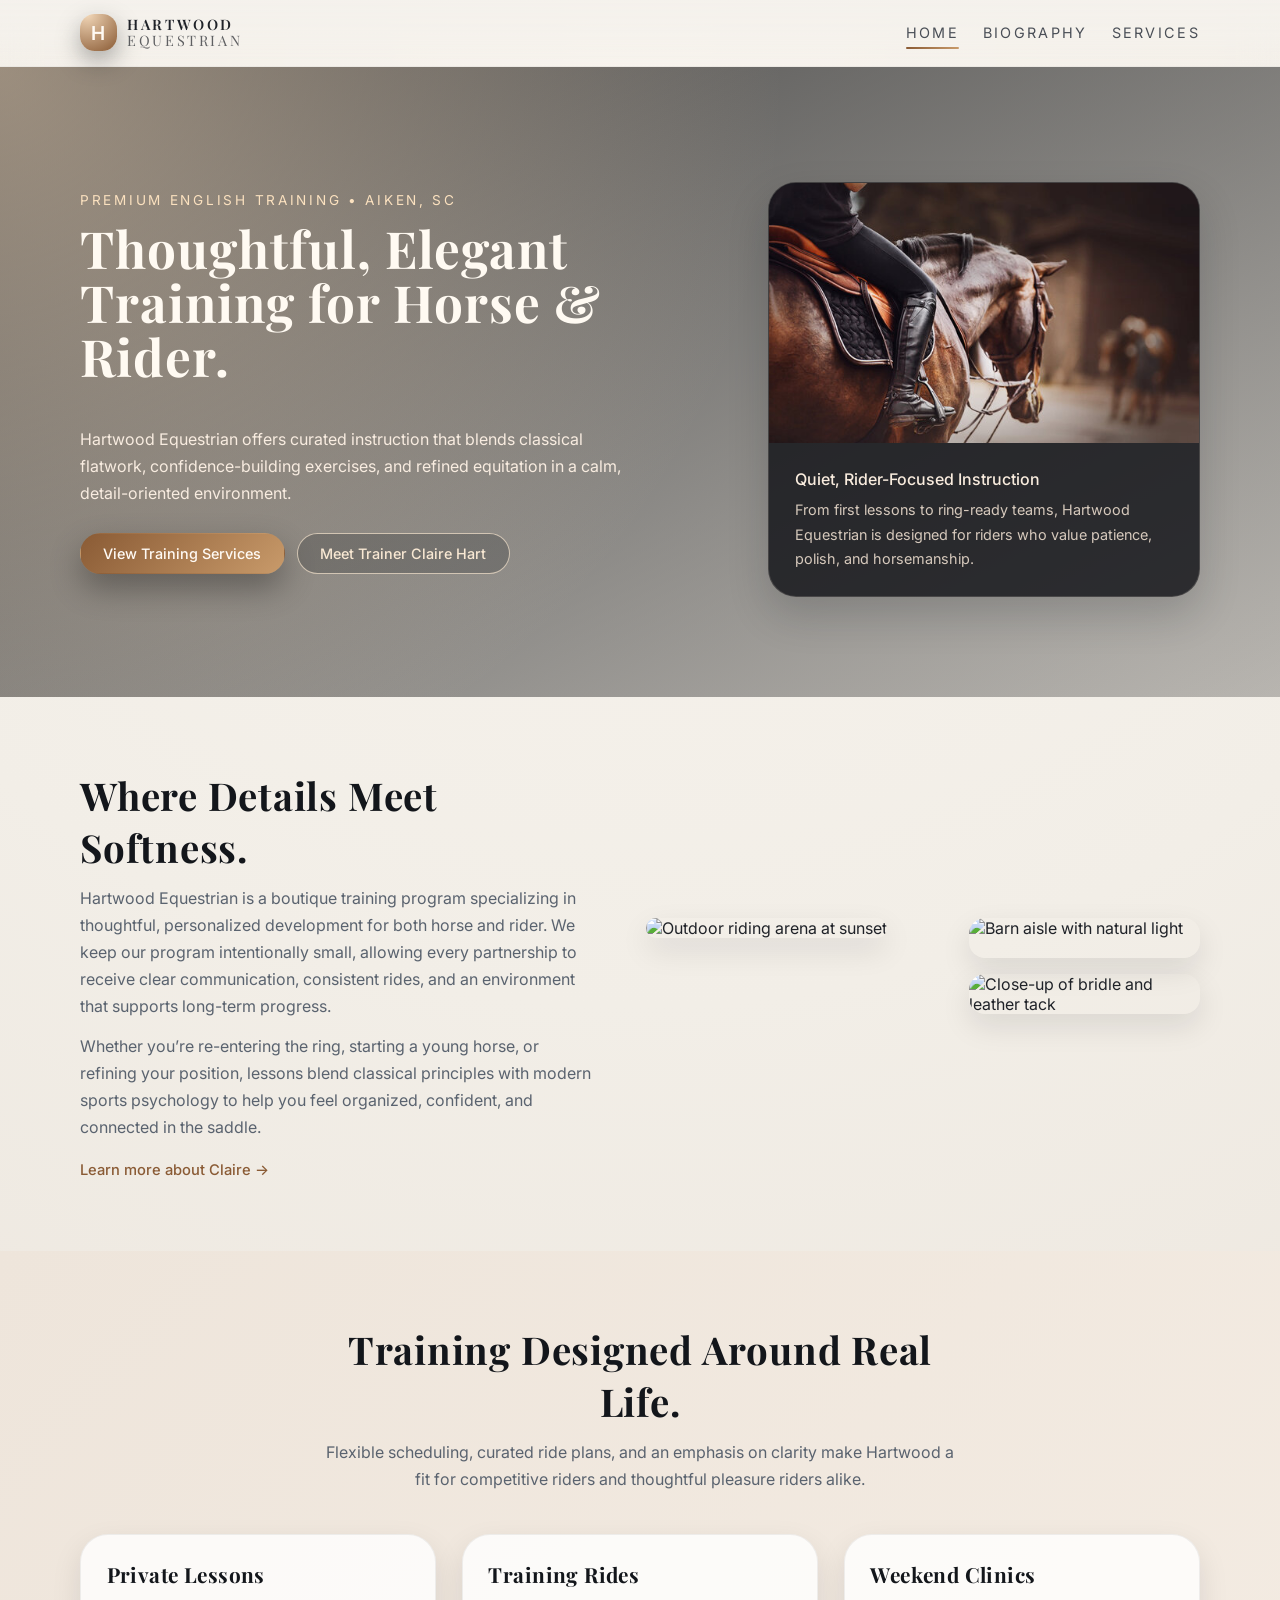
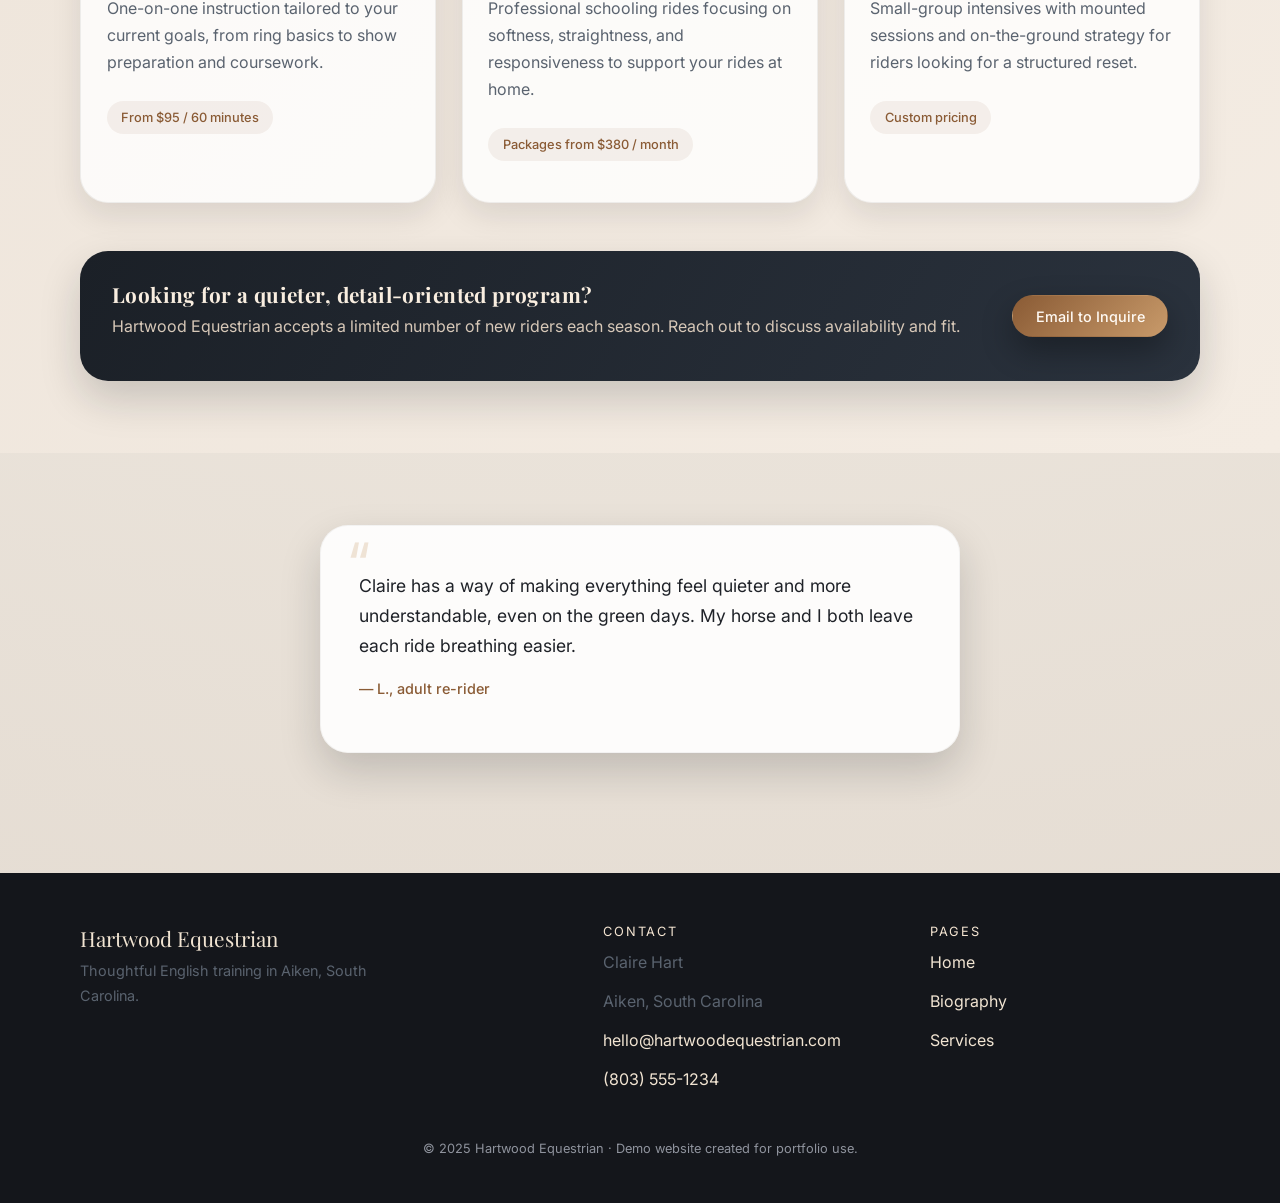
==== index.html @ 24e28bd5 "Initial commit: Hartwood Equestrian demo site" ====
<!DOCTYPE html>
<html lang="en">
<head>
  <meta charset="UTF-8" />
  <title>Hartwood Equestrian | Thoughtful Training for Horse & Rider</title>
  <meta name="viewport" content="width=device-width, initial-scale=1" />
  <link href="https://fonts.googleapis.com/css2?family=Playfair+Display:wght@500;700&family=Inter:wght@300;400;500;600&display=swap" rel="stylesheet">
  <link rel="stylesheet" href="styles.css" />
</head>
<body>
  <!-- Header -->
  <header class="site-header">
    <div class="container header-inner">
      <a href="index.html" class="logo">
        <span class="logo-mark">H</span>
        <span class="logo-text">
          <span>Hartwood</span>
          <span>Equestrian</span>
        </span>
      </a>

      <input type="checkbox" id="nav-toggle" class="nav-toggle" />
      <label for="nav-toggle" class="nav-toggle-label">
        <span></span>
      </label>

      <nav class="site-nav">
        <a href="index.html" class="nav-link active">Home</a>
        <a href="biography.html" class="nav-link">Biography</a>
        <a href="services.html" class="nav-link">Services</a>
      </nav>
    </div>
  </header>

  <!-- Hero -->
  <section class="hero" style="--hero-image: url('images/home-hero.jpg');">
    <div class="overlay"></div>
    <div class="container hero-content">
      <div class="hero-text">
        <p class="eyebrow">Premium English Training • Aiken, SC</p>
        <h1>Thoughtful, Elegant Training for Horse &amp; Rider.</h1>
        <p class="hero-subtitle">
          Hartwood Equestrian offers curated instruction that blends classical flatwork,
          confidence-building exercises, and refined equitation in a calm, detail-oriented environment.
        </p>
        <div class="hero-actions">
          <a href="services.html" class="btn primary">View Training Services</a>
          <a href="biography.html" class="btn ghost">Meet Trainer Claire Hart</a>
        </div>
      </div>

      <div class="hero-card">
        <img src="/images/homepage.jpg" alt="Horse and rider schooling over fences" class="hero-card-img" />
        <div class="hero-card-body">
          <p class="hero-card-title">Quiet, Rider-Focused Instruction</p>
          <p class="hero-card-text">
            From first lessons to ring-ready teams, Hartwood Equestrian is designed for riders
            who value patience, polish, and horsemanship.
          </p>
        </div>
      </div>
    </div>
  </section>

  <!-- About Preview -->
  <section class="section section-split">
    <div class="container split-inner">
      <div class="split-text">
        <h2>Where Details Meet Softness.</h2>
        <p>
          Hartwood Equestrian is a boutique training program specializing in thoughtful,
          personalized development for both horse and rider. We keep our program intentionally
          small, allowing every partnership to receive clear communication, consistent rides,
          and an environment that supports long-term progress.
        </p>
        <p>
          Whether you’re re-entering the ring, starting a young horse, or refining your
          position, lessons blend classical principles with modern sports psychology to help
          you feel organized, confident, and connected in the saddle.
        </p>
        <a href="biography.html" class="text-link">Learn more about Claire &rarr;</a>
      </div>

      <div class="split-gallery">
        <div class="gallery-large">
          <img src="images/home-arena.jpg" alt="Outdoor riding arena at sunset" />
        </div>
        <div class="gallery-stack">
          <img src="images/home-barn.jpg" alt="Barn aisle with natural light" />
          <img src="images/home-detail.jpg" alt="Close-up of bridle and leather tack" />
        </div>
      </div>
    </div>
  </section>

  <!-- Services Preview -->
  <section class="section section-muted">
    <div class="container">
      <div class="section-header">
        <h2>Training Designed Around Real Life.</h2>
        <p>
          Flexible scheduling, curated ride plans, and an emphasis on clarity make Hartwood a fit
          for competitive riders and thoughtful pleasure riders alike.
        </p>
      </div>

      <div class="card-grid">
        <article class="info-card">
          <h3>Private Lessons</h3>
          <p>
            One-on-one instruction tailored to your current goals, from ring basics to
            show preparation and coursework.
          </p>
          <p class="pill">From $95 / 60 minutes</p>
        </article>

        <article class="info-card">
          <h3>Training Rides</h3>
          <p>
            Professional schooling rides focusing on softness, straightness, and responsiveness
            to support your rides at home.
          </p>
          <p class="pill">Packages from $380 / month</p>
        </article>

        <article class="info-card">
          <h3>Weekend Clinics</h3>
          <p>
            Small-group intensives with mounted sessions and on-the-ground strategy for riders
            looking for a structured reset.
          </p>
          <p class="pill">Custom pricing</p>
        </article>
      </div>

      <div class="cta-panel">
        <div>
          <h3>Looking for a quieter, detail-oriented program?</h3>
          <p>
            Hartwood Equestrian accepts a limited number of new riders each season. Reach out to
            discuss availability and fit.
          </p>
        </div>
        <a href="mailto:hello@hartwoodequestrian.com" class="btn primary">Email to Inquire</a>
      </div>
    </div>
  </section>

  <!-- Testimonial -->
  <section class="section">
    <div class="container">
      <div class="quote-card">
        <p class="quote-mark">“</p>
        <p class="quote-text">
          Claire has a way of making everything feel quieter and more understandable, even on
          the green days. My horse and I both leave each ride breathing easier.
        </p>
        <p class="quote-author">— L., adult re-rider</p>
      </div>
    </div>
  </section>

  <!-- Footer -->
  <footer class="site-footer">
    <div class="container footer-grid">
      <div>
        <p class="footer-brand">Hartwood Equestrian</p>
        <p class="footer-tagline">Thoughtful English training in Aiken, South Carolina.</p>
      </div>
      <div>
        <p class="footer-heading">Contact</p>
        <p>Claire Hart</p>
        <p>Aiken, South Carolina</p>
        <p><a href="mailto:hello@hartwoodequestrian.com">hello@hartwoodequestrian.com</a></p>
        <p><a href="tel:+18035551234">(803) 555-1234</a></p>
      </div>
      <div>
        <p class="footer-heading">Pages</p>
        <p><a href="index.html">Home</a></p>
        <p><a href="biography.html">Biography</a></p>
        <p><a href="services.html">Services</a></p>
      </div>
    </div>
    <p class="footer-copy">© 2025 Hartwood Equestrian · Demo website created for portfolio use.</p>
  </footer>
</body>
</html>
---- styles.css ----
/* =========
   Base setup
   ========= */
:root {
  --bg: #f4f1ec;
  --bg-muted: #ece6dd;
  --bg-deep: #13161b;
  --text: #1f2228;
  --text-soft: #5a636f;
  --accent: #8a5b35;
  --accent-soft: #c89a6a;
  --accent-light: #f2d7b8;
  --border-soft: rgba(0, 0, 0, 0.06);
  --radius-lg: 1.75rem;
  --radius-md: 1rem;
  --radius-pill: 999px;
  --shadow-soft: 0 18px 40px rgba(19, 22, 27, 0.18);
  --shadow-subtle: 0 12px 30px rgba(19, 22, 27, 0.10);
}

*,
*::before,
*::after {
  box-sizing: border-box;
}

html, body {
  margin: 0;
  padding: 0;
}

body {
  font-family: "Inter", system-ui, -apple-system, BlinkMacSystemFont, "Segoe UI", sans-serif;
  background: radial-gradient(circle at top, #f8f4ee 0, #f2eee7 35%, #eae3da 70%, #e3dad0 100%);
  color: var(--text);
  -webkit-font-smoothing: antialiased;
}

/* Typography */

h1, h2, h3, h4 {
  font-family: "Playfair Display", Georgia, "Times New Roman", serif;
  letter-spacing: 0.02em;
  color: var(--bg-deep);
  margin-top: 0;
}

h1 {
  font-size: clamp(2.7rem, 4vw, 3.6rem);
  line-height: 1.05;
}

h2 {
  font-size: clamp(2rem, 3vw, 2.5rem);
  margin-bottom: 0.75rem;
}

h3 {
  font-size: 1.3rem;
}

p {
  line-height: 1.7;
  margin: 0 0 0.75rem;
  color: var(--text-soft);
}

a {
  color: inherit;
  text-decoration: none;
}

/* Layout helpers */

.container {
  width: min(1120px, 100% - 2.5rem);
  margin-inline: auto;
}

.section {
  padding: 4.5rem 0;
}

.section-muted {
  background: linear-gradient(135deg, #eee5db, #f4ece3);
}

.section-header {
  max-width: 640px;
  margin: 0 auto 2.5rem;
  text-align: center;
}

.section-header p {
  margin-top: 0.75rem;
}

/* =============
   Header & nav
   ============= */

.site-header {
  position: sticky;
  top: 0;
  z-index: 40;
  backdrop-filter: blur(18px);
  background: linear-gradient(to bottom, rgba(244, 241, 236, 0.94), rgba(244, 241, 236, 0.7), transparent);
  border-bottom: 1px solid rgba(0, 0, 0, 0.04);
}

.header-inner {
  display: flex;
  align-items: center;
  justify-content: space-between;
  padding-block: 0.9rem;
}

.logo {
  display: flex;
  align-items: center;
  gap: 0.65rem;
}

.logo-mark {
  width: 2.3rem;
  height: 2.3rem;
  border-radius: 40%;
  display: inline-flex;
  align-items: center;
  justify-content: center;
  background: radial-gradient(circle at 20% 0, #f2d7b8, #8a5b35);
  color: #fffaf4;
  font-weight: 600;
  font-size: 1.2rem;
  box-shadow: 0 10px 25px rgba(19, 22, 27, 0.35);
}

.logo-text {
  display: flex;
  flex-direction: column;
  font-family: "Playfair Display", Georgia, serif;
  font-size: 0.9rem;
  line-height: 1.1;
  text-transform: uppercase;
  letter-spacing: 0.18em;
}

.logo-text span:first-child {
  font-weight: 600;
}

.logo-text span:last-child {
  font-weight: 400;
  opacity: 0.7;
}

/* Navigation */

.site-nav {
  display: flex;
  align-items: center;
  gap: 1.5rem;
  font-size: 0.9rem;
  text-transform: uppercase;
  letter-spacing: 0.16em;
}

.nav-link {
  position: relative;
  padding-block: 0.25rem;
  color: #4a4f57;
}

.nav-link::after {
  content: "";
  position: absolute;
  left: 0;
  bottom: -0.25rem;
  width: 0;
  height: 2px;
  border-radius: 999px;
  background: linear-gradient(90deg, #8a5b35, #c89a6a);
  transition: width 0.22s ease-out;
}

.nav-link:hover::after,
.nav-link.active::after {
  width: 100%;
}

/* Mobile nav toggle */

.nav-toggle {
  display: none;
}

.nav-toggle-label {
  display: none;
}

/* =========
   Hero area
   ========= */

.hero {
  position: relative;
  min-height: 70vh;
  display: flex;
  align-items: stretch;
  isolation: isolate;
  color: #fff9f1;
}

.hero::before {
  content: "";
  position: absolute;
  inset: 0;
  background-image: var(--hero-image);
  background-size: cover;
  background-position: center;
  transform: scale(1.03);
  filter: saturate(110%) contrast(105%) brightness(0.7);
  z-index: -2;
}

.hero .overlay {
  position: absolute;
  inset: 0;
  background: radial-gradient(circle at top left, rgba(242, 215, 184, 0.5), transparent 55%),
              linear-gradient(to bottom right, rgba(10, 11, 12, 0.75), rgba(10, 10, 10, 0.25));
  z-index: -1;
}

.hero-content {
  display: grid;
  grid-template-columns: minmax(0, 2.1fr) minmax(0, 1.4fr);
  align-items: center;
  gap: 2.5rem;
  padding-block: 4.5rem;
}

.hero-center {
  grid-template-columns: minmax(0, 1fr);
  text-align: center;
  justify-items: center;
}

.hero-text h1 {
  color: #fffaf2;
}

.hero-subtitle {
  margin-top: 1rem;
  max-width: 34rem;
}

.hero-subtitle.narrow {
  max-width: 38rem;
}

.hero-text .hero-subtitle {
  color: #f8ece0;
}

.eyebrow {
  font-size: 0.85rem;
  text-transform: uppercase;
  letter-spacing: 0.2em;
  color: #fbe1bf;
  margin-bottom: 0.65rem;
}

.hero-actions {
  display: flex;
  flex-wrap: wrap;
  gap: 0.75rem;
  margin-top: 1.6rem;
}

/* Hero side card */

.hero-card {
  background: rgba(17, 18, 22, 0.82);
  border-radius: var(--radius-lg);
  box-shadow: var(--shadow-soft);
  overflow: hidden;
  border: 1px solid rgba(247, 234, 219, 0.15);
  transform: translateY(8px);
}

.hero-card-img {
  width: 100%;
  display: block;
  max-height: 260px;
  object-fit: cover;
}

.hero-card-body {
  padding: 1.4rem 1.6rem 1.5rem;
}

.hero-card-title {
  font-weight: 500;
  color: #f9ecde;
  margin-bottom: 0.35rem;
}

.hero-card-text {
  font-size: 0.9rem;
  margin: 0;
  color: #d6c9bc;
}

/* Subpage hero */

.hero-subpage {
  min-height: 50vh;
}

/* Buttons & links */

.btn {
  display: inline-flex;
  align-items: center;
  justify-content: center;
  padding: 0.7rem 1.4rem;
  border-radius: var(--radius-pill);
  font-size: 0.9rem;
  font-weight: 500;
  border: 1px solid transparent;
  cursor: pointer;
  transition: transform 0.12s ease-out, box-shadow 0.12s ease-out, background 0.12s ease-out, color 0.12s ease-out;
}

.btn.primary {
  background: linear-gradient(135deg, var(--accent), var(--accent-soft));
  color: #fffaf4;
  box-shadow: 0 14px 32px rgba(0, 0, 0, 0.32);
}

.btn.primary:hover {
  transform: translateY(-1px);
  box-shadow: 0 20px 40px rgba(0, 0, 0, 0.35);
}

.btn.ghost {
  border-color: rgba(250, 233, 210, 0.7);
  color: #f8e8d3;
  background: rgba(14, 16, 21, 0.2);
}

.btn.ghost:hover {
  background: rgba(244, 232, 215, 0.12);
}

.text-link {
  display: inline-flex;
  align-items: center;
  gap: 0.2rem;
  font-size: 0.92rem;
  font-weight: 500;
  color: var(--accent);
  position: relative;
  margin-top: 0.5rem;
}

.text-link::after {
  content: "";
  position: absolute;
  left: 0;
  bottom: -0.18rem;
  width: 0;
  height: 1px;
  background: linear-gradient(90deg, var(--accent), var(--accent-soft));
  transition: width 0.18s ease-out;
}

.text-link:hover::after {
  width: 100%;
}

/* ======
   Layout
   ====== */

.section-split .split-inner {
  display: grid;
  grid-template-columns: minmax(0, 1.3fr) minmax(0, 1.4fr);
  gap: 3.2rem;
  align-items: center;
}

.split-text p + p {
  margin-top: 0.35rem;
}

.split-gallery {
  display: grid;
  grid-template-columns: minmax(0, 1.2fr) minmax(0, 0.9fr);
  gap: 1rem;
}

.split-gallery img {
  width: 100%;
  height: 100%;
  object-fit: cover;
  border-radius: var(--radius-md);
  box-shadow: var(--shadow-subtle);
}

.gallery-large {
  grid-row: 1 / 3;
}

.gallery-stack {
  display: grid;
  grid-template-rows: 1fr 1fr;
  gap: 1rem;
}

/* Cards & CTAs */

.card-grid {
  display: grid;
  grid-template-columns: repeat(3, minmax(0, 1fr));
  gap: 1.6rem;
}

.info-card {
  padding: 1.6rem 1.6rem 1.8rem;
  border-radius: var(--radius-lg);
  background: rgba(255, 255, 255, 0.8);
  box-shadow: var(--shadow-subtle);
  border: 1px solid var(--border-soft);
}

.info-card h3 {
  margin-bottom: 0.4rem;
}

.pill {
  display: inline-flex;
  align-items: center;
  padding: 0.35rem 0.9rem;
  border-radius: 999px;
  background: rgba(138, 91, 53, 0.08);
  color: var(--accent);
  font-size: 0.8rem;
  font-weight: 500;
  margin-top: 0.8rem;
}

.cta-panel {
  margin-top: 3rem;
  padding: 1.8rem 2rem;
  border-radius: var(--radius-lg);
  background: linear-gradient(120deg, #1b2027, #2a323d);
  color: #f1e4d6;
  display: flex;
  align-items: center;
  justify-content: space-between;
  gap: 1.8rem;
  box-shadow: var(--shadow-soft);
}

.cta-panel h3 {
  color: #f9eee0;
  margin-bottom: 0.35rem;
}

.cta-panel p {
  color: #d7c8b8;
}

/* Quote */

.quote-card {
  position: relative;
  border-radius: var(--radius-lg);
  padding: 2.8rem 2.4rem 2.4rem;
  background: rgba(255, 255, 255, 0.9);
  box-shadow: var(--shadow-soft);
  border: 1px solid rgba(0, 0, 0, 0.04);
  max-width: 640px;
  margin-inline: auto;
}

.quote-mark {
  position: absolute;
  top: 0.5rem;
  left: 1.7rem;
  font-size: 4rem;
  line-height: 1;
  color: rgba(200, 150, 100, 0.25);
}

.quote-text {
  font-size: 1.1rem;
  color: var(--text);
  margin-bottom: 1rem;
}

.quote-author {
  font-size: 0.9rem;
  font-weight: 500;
  color: var(--accent);
}

/* Biography page layout */

.bio-layout {
  align-items: start;
}

.bio-photo img {
  width: 100%;
  max-width: 420px;   /* prevents it from getting huge */
  height: auto;
  object-fit: cover;
  border-radius: var(--radius-lg);
  box-shadow: var(--shadow-soft);
  display: block;
  margin-inline: auto; /* centers it if smaller */
}

.bio-text h2 {
  margin-bottom: 0.75rem;
}

.bio-text p + p {
  margin-top: 0.5rem;
}

/* Services page */

.section-services {
  padding-top: 3.5rem;
}

.services-grid {
  grid-template-columns: repeat(3, minmax(0, 1fr));
}

.service-card {
  display: flex;
  flex-direction: column;
  border-radius: var(--radius-lg);
  background: rgba(255, 255, 255, 0.95);
  overflow: hidden;
  box-shadow: var(--shadow-subtle);
  border: 1px solid rgba(0, 0, 0, 0.04);
}

.service-media img {
  width: 100%;
  height: 190px;
  object-fit: cover;
}

.service-body {
  padding: 1.5rem 1.6rem 1.8rem;
}

.service-list {
  list-style: none;
  padding: 0;
  margin: 0.8rem 0 0.8rem;
  font-size: 0.9rem;
  color: var(--text-soft);
}

.service-list li {
  position: relative;
  padding-left: 1.2rem;
  margin-bottom: 0.25rem;
}

.service-list li::before {
  content: "•";
  position: absolute;
  left: 0.2rem;
  top: 0;
  color: var(--accent);
}

.service-price {
  font-size: 0.9rem;
  font-weight: 600;
  color: var(--accent);
}

.service-card.compact .service-body {
  padding-top: 1.4rem;
}

.top-space {
  margin-top: 3.2rem;
}

/* ======
   Footer
   ====== */

.site-footer {
  padding: 3rem 0 2rem;
  background: #14161b;
  color: #d2d3d7;
  margin-top: 3rem;
}

.footer-grid {
  display: grid;
  grid-template-columns: 2fr 1.2fr 1.1fr;
  gap: 2rem;
  align-items: flex-start;
}

.footer-brand {
  font-family: "Playfair Display", Georgia, serif;
  font-size: 1.3rem;
  margin-bottom: 0.2rem;
  color: #f1e4d2;
}

.footer-tagline {
  font-size: 0.9rem;
  max-width: 18rem;
}

.footer-heading {
  font-size: 0.8rem;
  text-transform: uppercase;
  letter-spacing: 0.14em;
  margin-bottom: 0.4rem;
  color: #f5e5d2;
}

.site-footer a {
  color: #f1e4d2;
}

.site-footer a:hover {
  text-decoration: underline;
}

.footer-copy {
  margin-top: 2rem;
  font-size: 0.8rem;
  text-align: center;
  color: #8f939d;
}

/* =======
   Responsive
   ======= */

@media (max-width: 900px) {
  .hero-content {
    grid-template-columns: minmax(0, 1fr);
  }

  .hero-card {
    max-width: 440px;
    margin-inline: auto;
  }

  .section-split .split-inner {
    grid-template-columns: minmax(0, 1fr);
  }

  .card-grid,
  .services-grid {
    grid-template-columns: repeat(2, minmax(0, 1fr));
  }

  .cta-panel {
    flex-direction: column;
    align-items: flex-start;
  }

  .footer-grid {
    grid-template-columns: repeat(2, minmax(0, 1fr));
  }
}

@media (max-width: 720px) {
  .container {
    width: min(100% - 1.75rem, 620px);
  }

  .header-inner {
    padding-block: 0.7rem;
  }

  .site-nav {
    position: absolute;
    inset-inline: 0;
    top: 100%;
    padding: 0.75rem 1.2rem 1.2rem;
    background: rgba(244, 241, 236, 0.96);
    flex-direction: column;
    align-items: flex-start;
    gap: 0.85rem;
    transform: translateY(-10px);
    opacity: 0;
    pointer-events: none;
    transition: opacity 0.18s ease-out, transform 0.18s ease-out;
    border-bottom: 1px solid rgba(0, 0, 0, 0.05);
  }

  .nav-toggle-label {
    display: inline-flex;
    width: 2.2rem;
    height: 2.2rem;
    border-radius: 999px;
    justify-content: center;
    align-items: center;
    border: 1px solid rgba(0, 0, 0, 0.12);
    cursor: pointer;
    background: rgba(248, 244, 238, 0.8);
  }

  .nav-toggle-label span,
  .nav-toggle-label span::before,
  .nav-toggle-label span::after {
    display: block;
    width: 1.15rem;
    height: 2px;
    border-radius: 999px;
    background: #353842;
    position: relative;
    transition: transform 0.16s ease-out, opacity 0.16s ease-out, top 0.16s ease-out, bottom 0.16s ease-out;
  }

  .nav-toggle-label span::before,
  .nav-toggle-label span::after {
    content: "";
    position: absolute;
  }

  .nav-toggle-label span::before {
    top: -5px;
  }

  .nav-toggle-label span::after {
    bottom: -5px;
  }

  .nav-toggle:checked + .nav-toggle-label span {
    transform: rotate(45deg);
  }

  .nav-toggle:checked + .nav-toggle-label span::before {
    top: 0;
  }

  .nav-toggle:checked + .nav-toggle-label span::after {
    bottom: 0;
    transform: rotate(-90deg);
  }

  .nav-toggle:checked ~ .site-nav {
    opacity: 1;
    pointer-events: auto;
    transform: translateY(0);
  }

  .hero {
    min-height: 75vh;
  }

  .hero-content {
    padding-block: 4rem 3.2rem;
  }

  .card-grid,
  .services-grid {
    grid-template-columns: minmax(0, 1fr);
  }

  .cta-panel {
    padding: 1.6rem 1.5rem;
  }

  .bio-layout {
    grid-template-columns: minmax(0, 1fr);
    gap: 2rem;
  }

  .footer-grid {
    grid-template-columns: minmax(0, 1fr);
  }
}
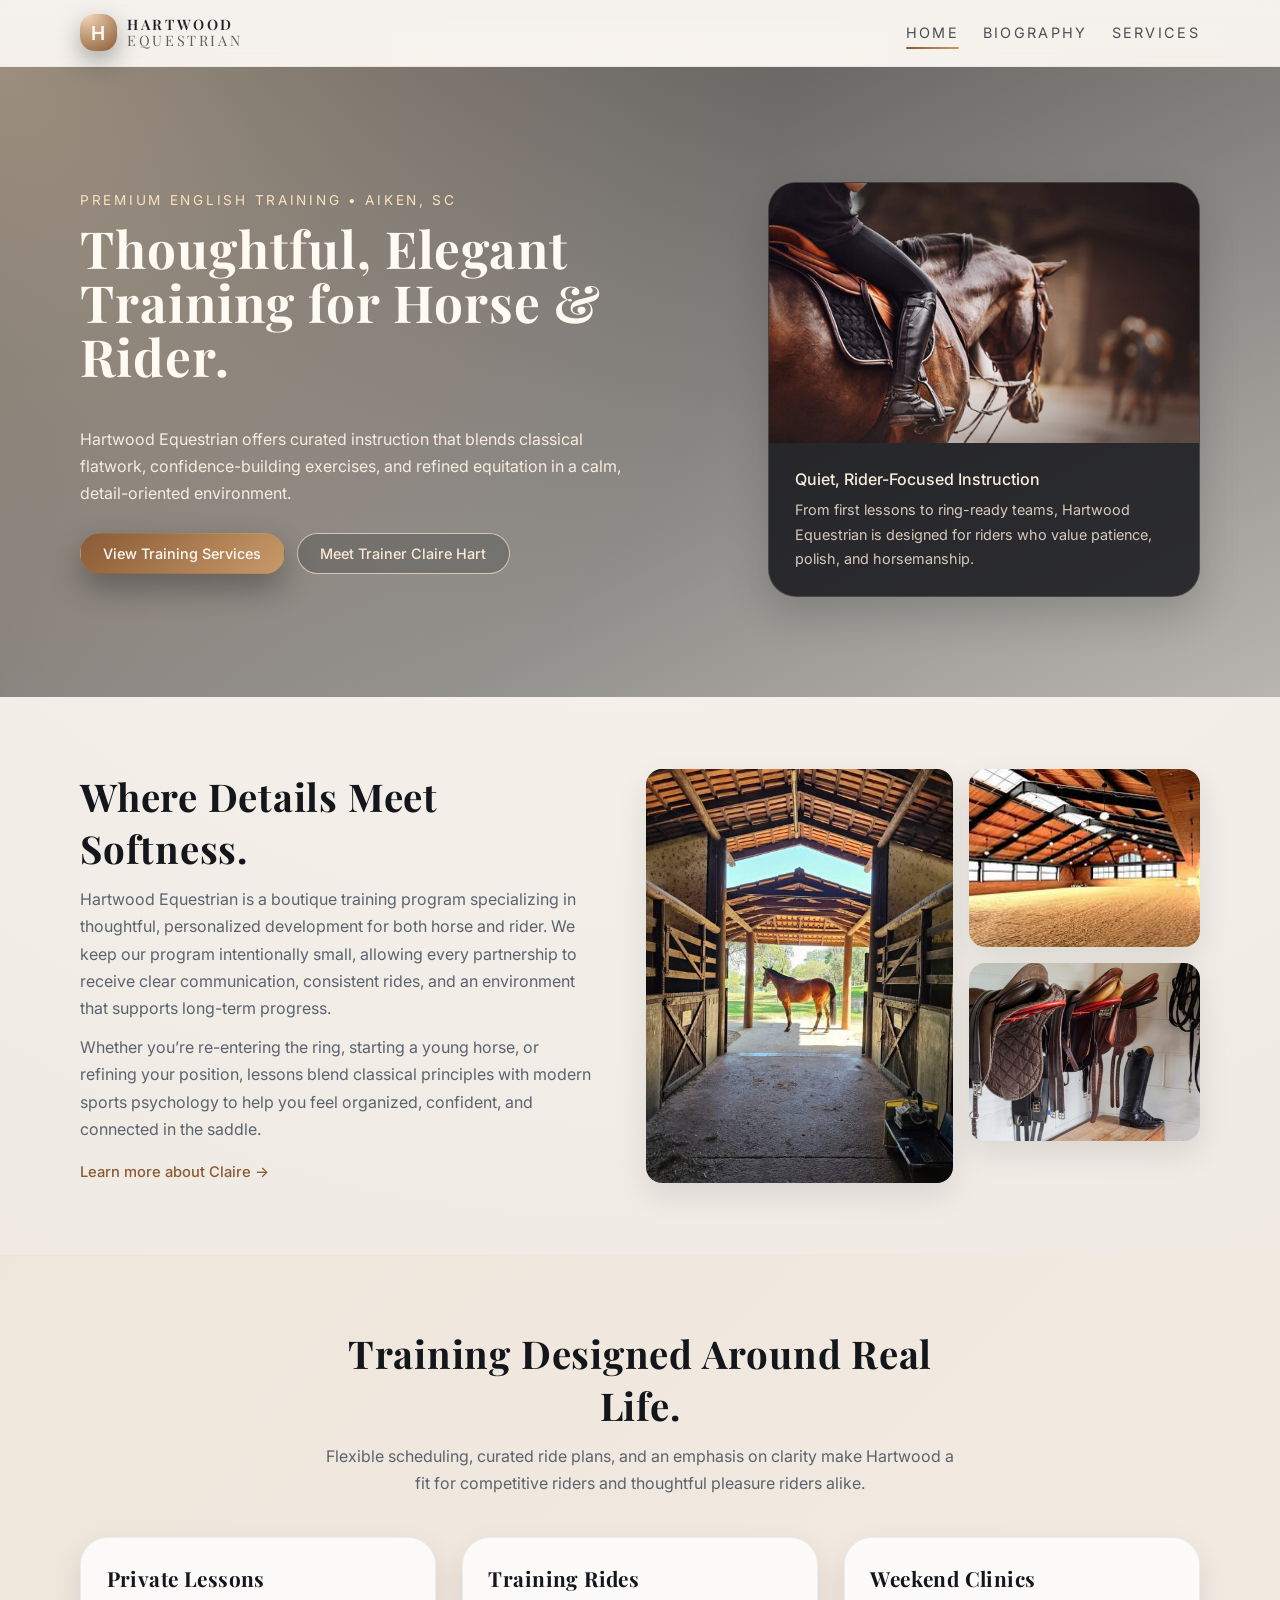
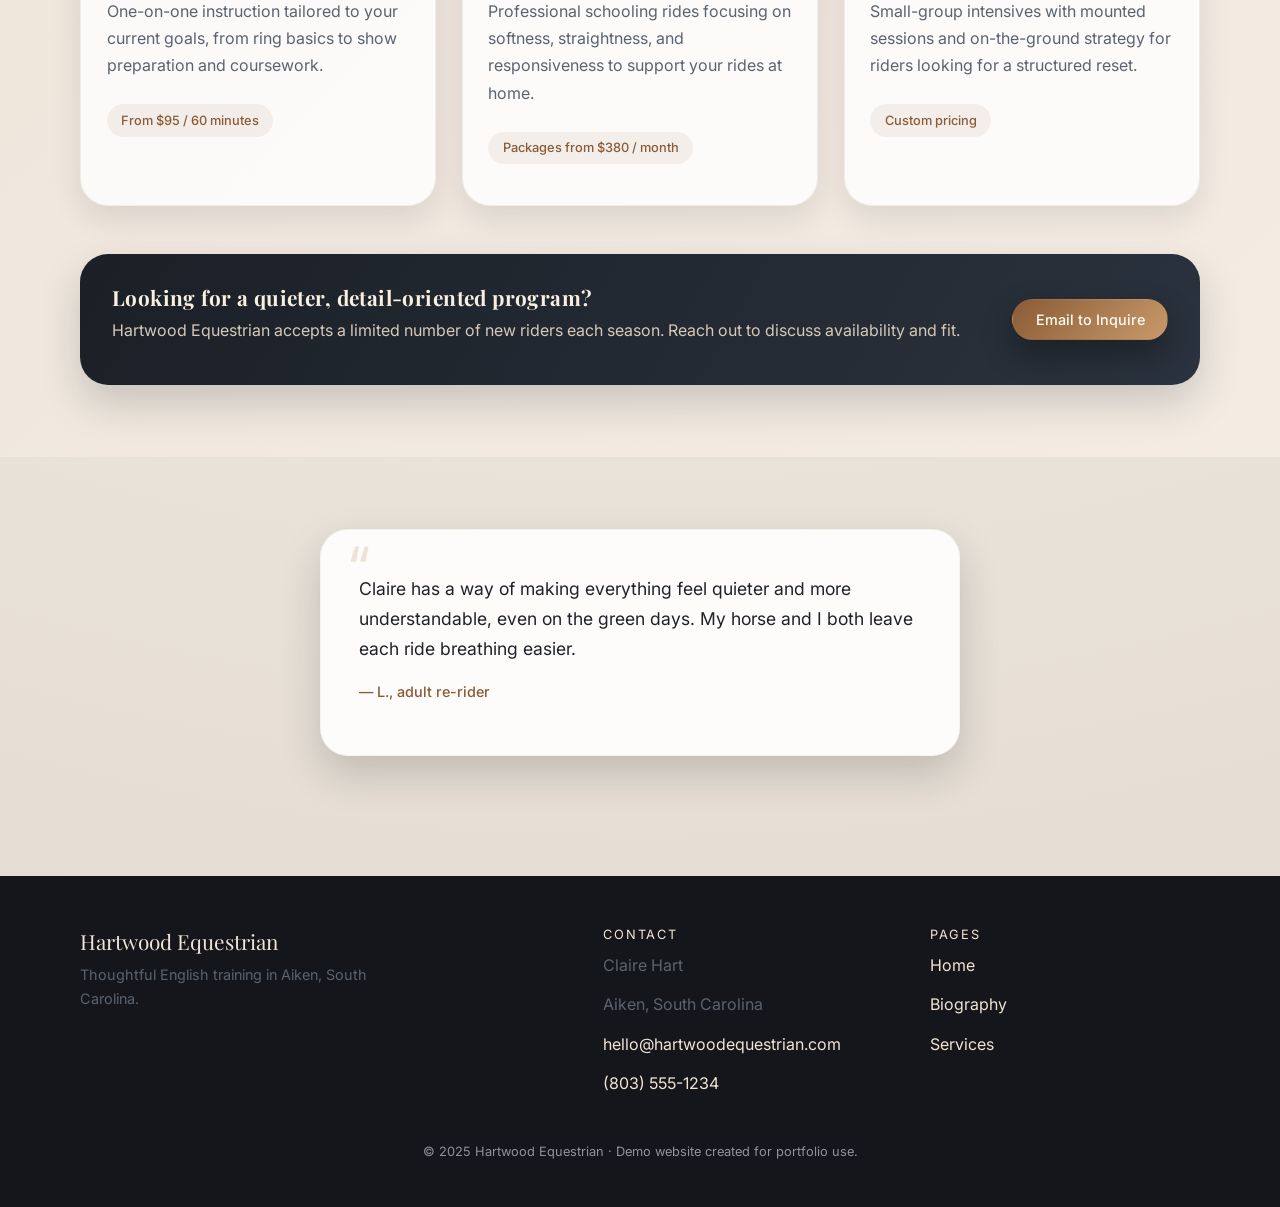
==== commit b7fdd83d: "Update layout, images, and styles" ====
--- a/index.html
+++ b/index.html
@@ -83,11 +83,11 @@
 
       <div class="split-gallery">
         <div class="gallery-large">
-          <img src="images/home-arena.jpg" alt="Outdoor riding arena at sunset" />
+          <img src="/images/aisle.jpg" alt="Outdoor riding arena at sunset" />
         </div>
         <div class="gallery-stack">
-          <img src="images/home-barn.jpg" alt="Barn aisle with natural light" />
-          <img src="images/home-detail.jpg" alt="Close-up of bridle and leather tack" />
+          <img src="/images/arena.jpg" alt="Barn aisle with natural light" />
+          <img src="/images/tackroom.jpg" alt="Close-up of bridle and leather tack" />
         </div>
       </div>
     </div>
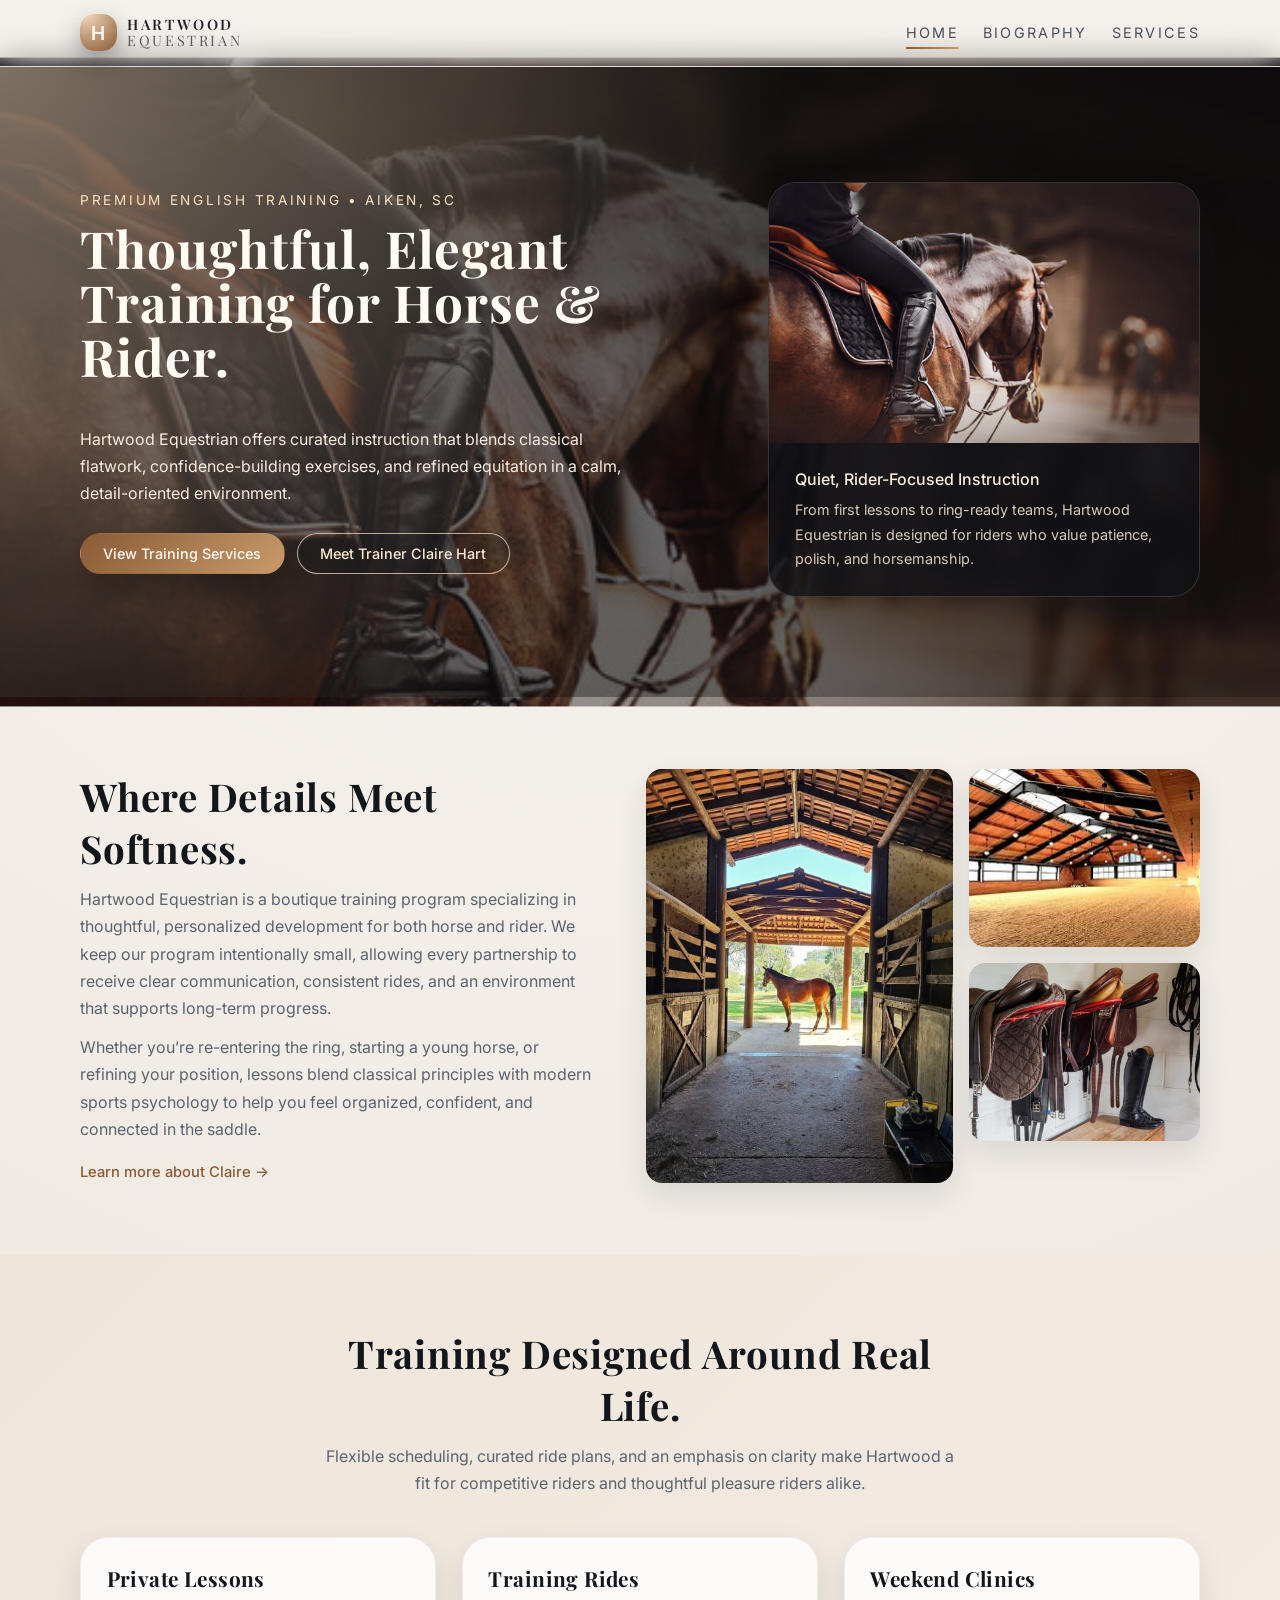
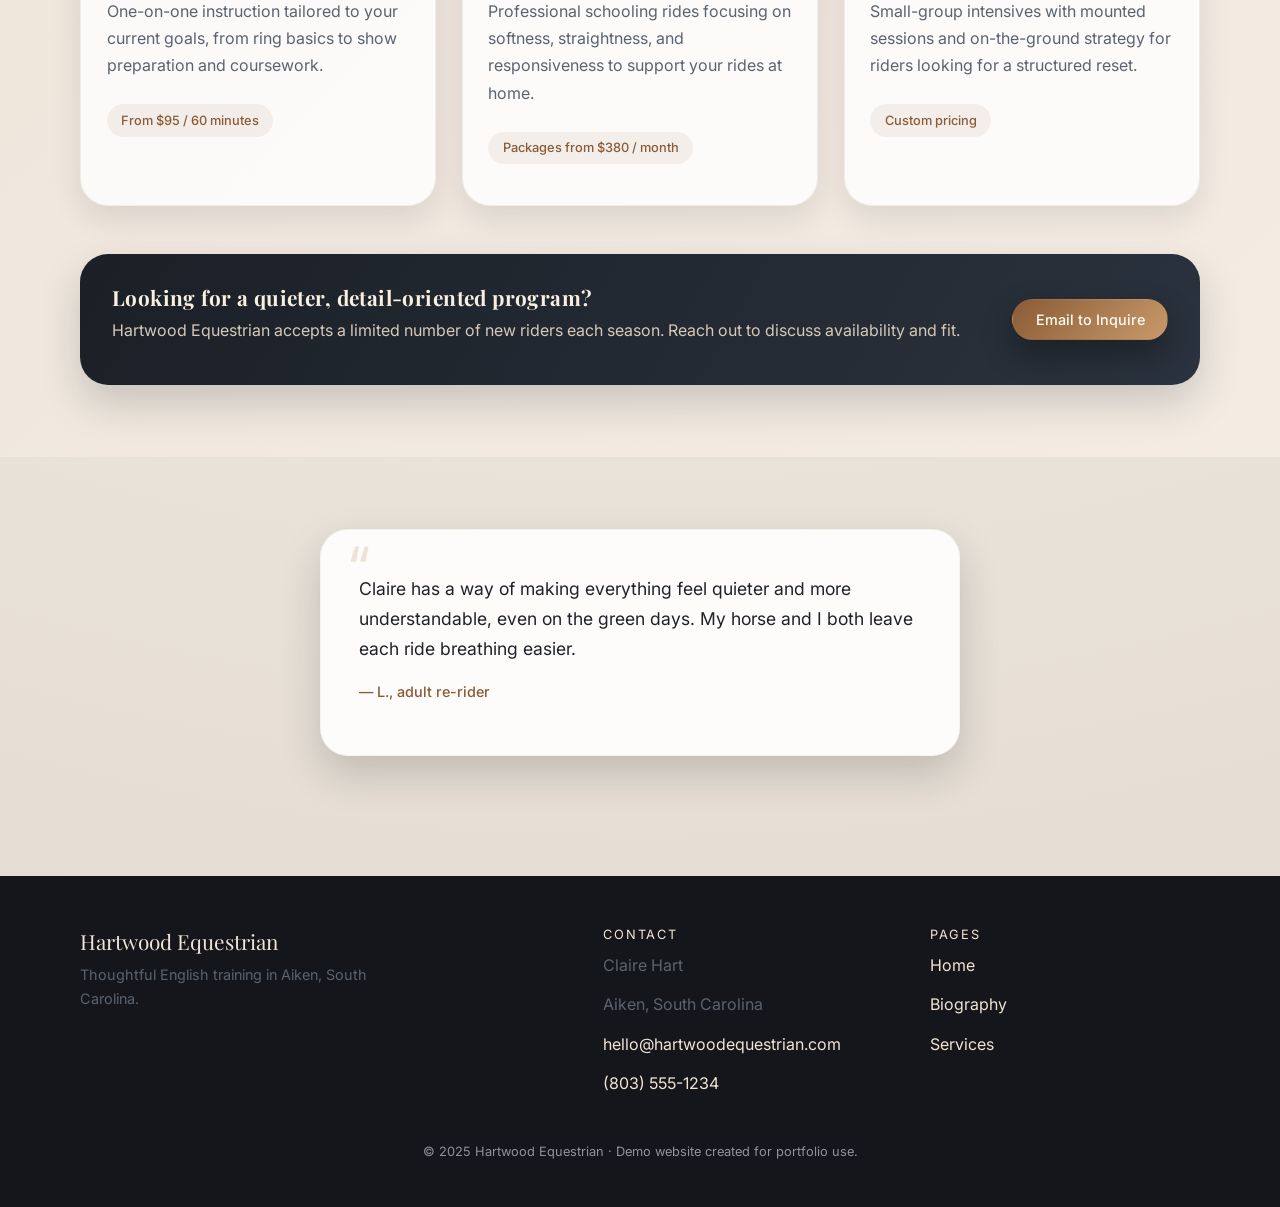
==== commit 652b97da: "Update image paths and layout" ====
--- a/index.html
+++ b/index.html
@@ -33,7 +33,7 @@
   </header>
 
   <!-- Hero -->
-  <section class="hero" style="--hero-image: url('images/home-hero.jpg');">
+  <section class="hero" style="--hero-image: url('/images/homepage.jpg');">
     <div class="overlay"></div>
     <div class="container hero-content">
       <div class="hero-text">
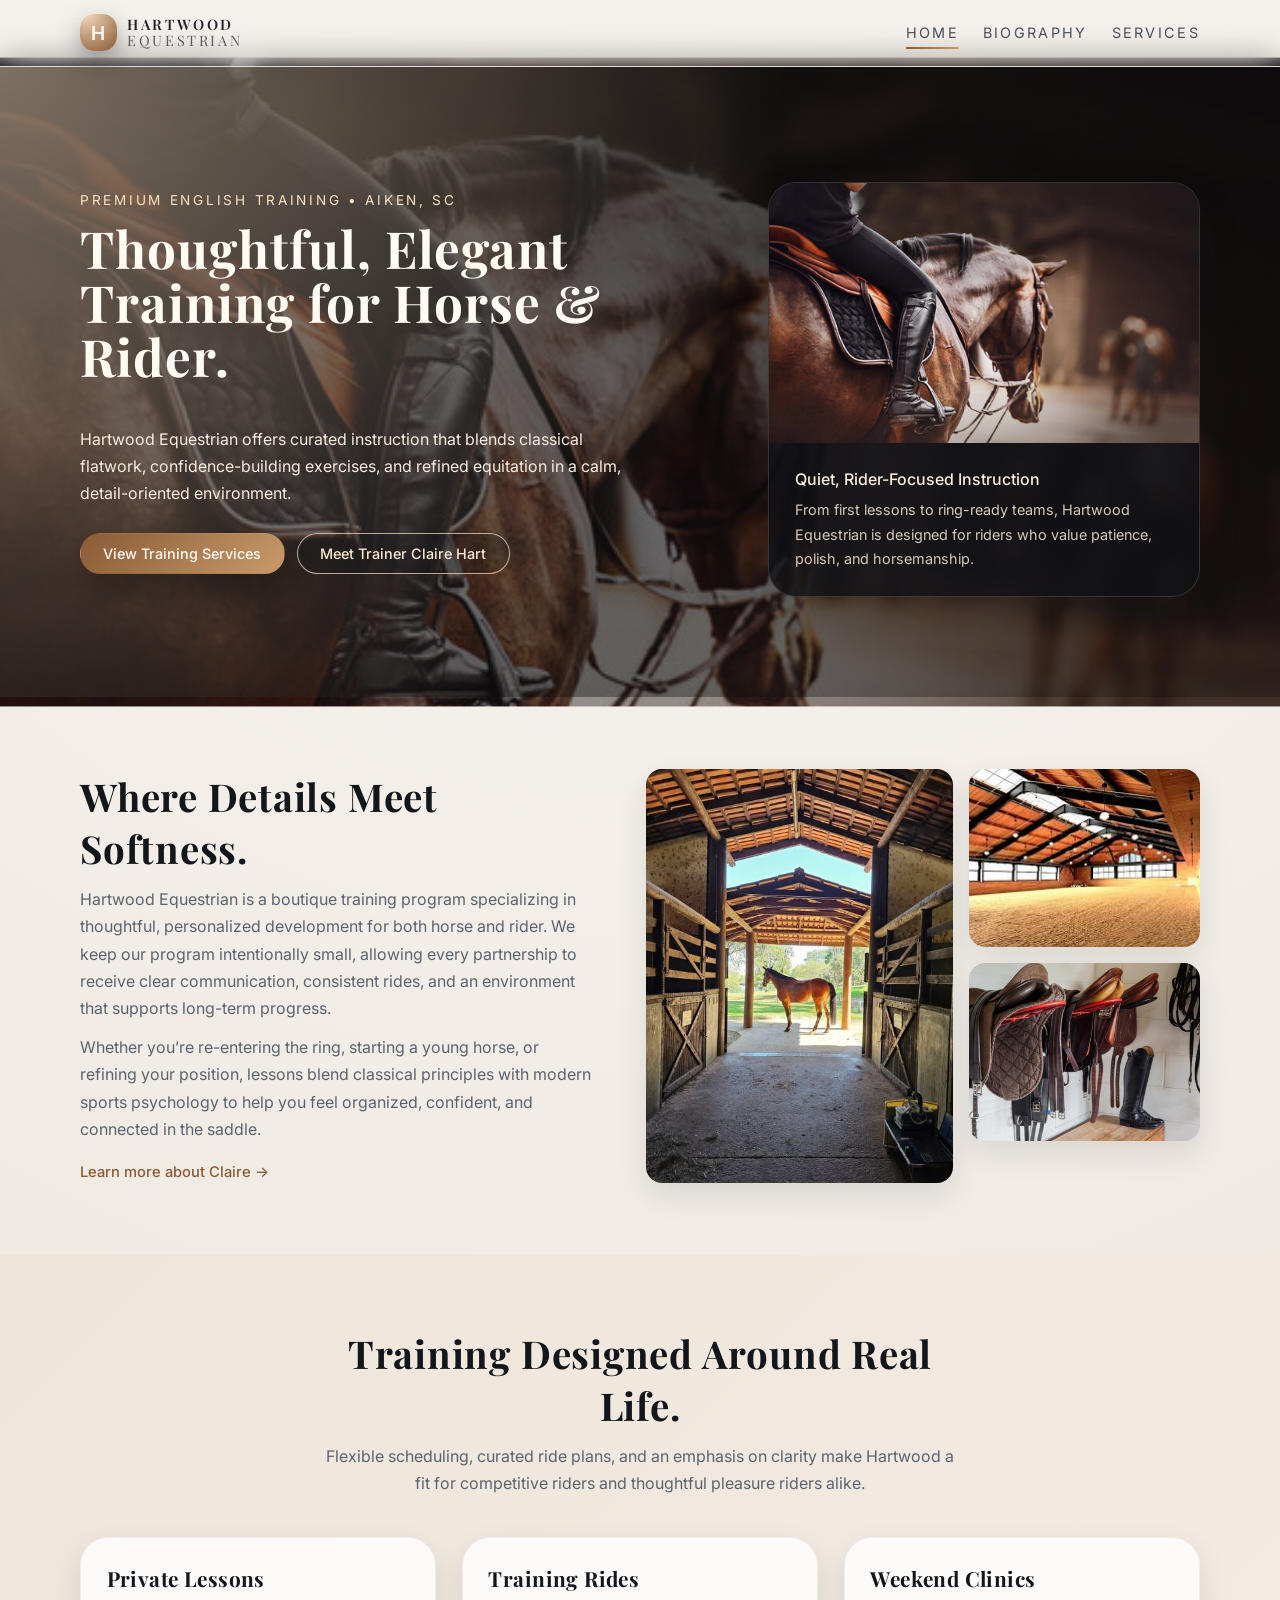
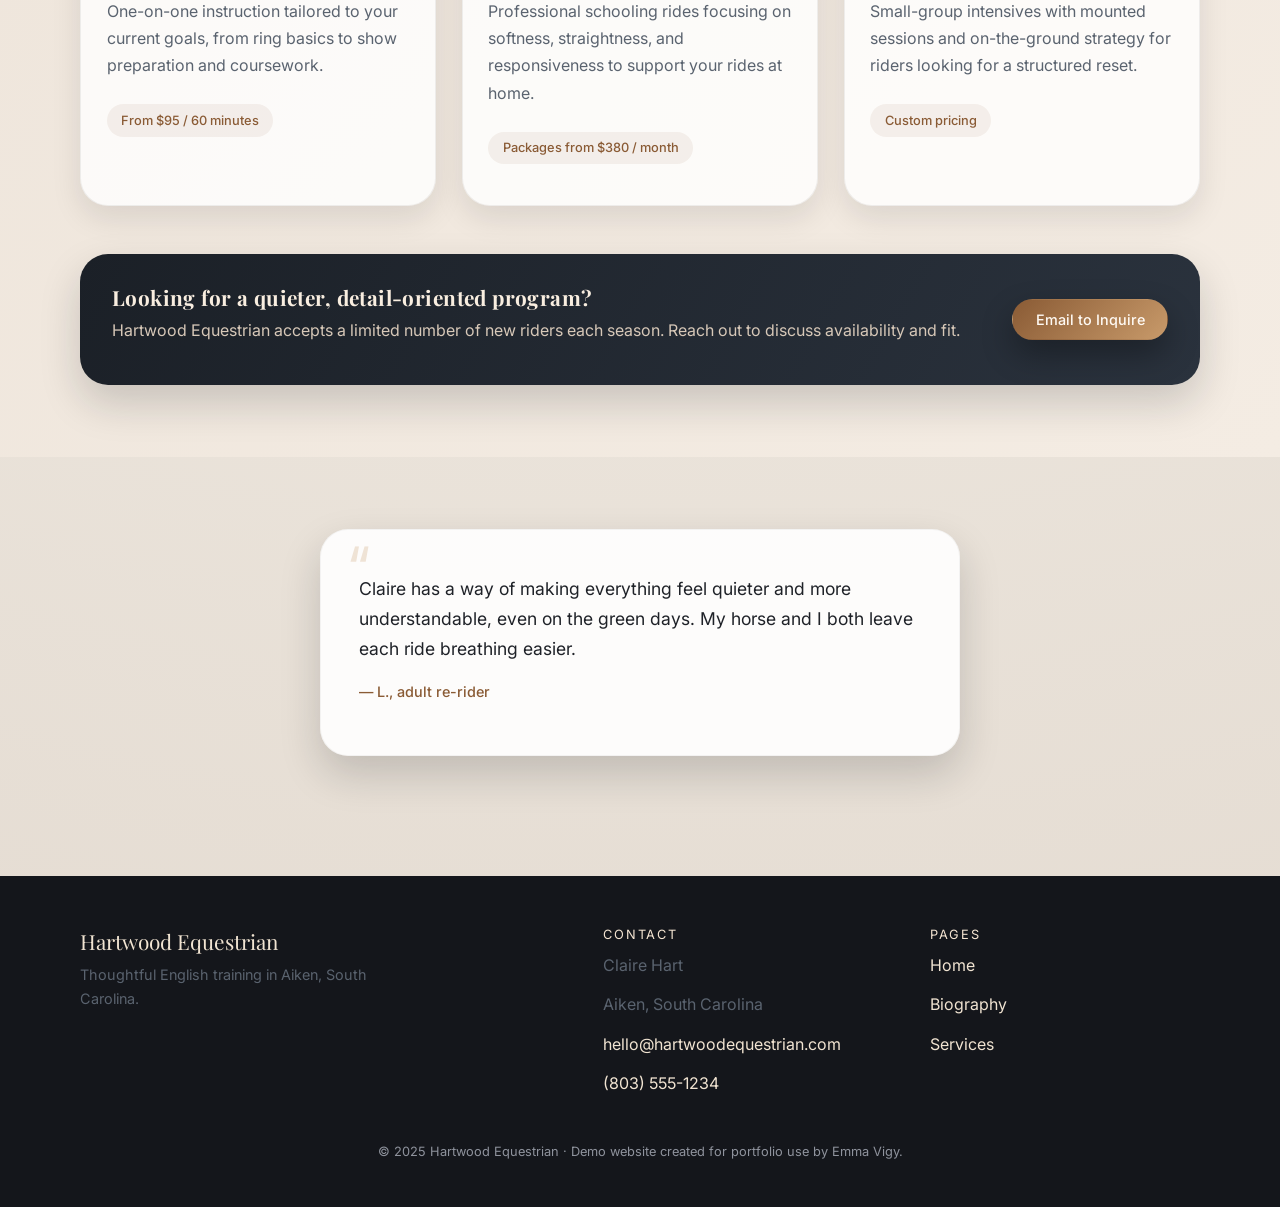
==== commit 31f43462: "Update image paths and layout" ====
--- a/index.html
+++ b/index.html
@@ -33,7 +33,7 @@
   </header>
 
   <!-- Hero -->
-  <section class="hero" style="--hero-image: url('/images/homepage.jpg');">
+  <section class="hero" style="--hero-image: url('images/homepage.jpg');">
     <div class="overlay"></div>
     <div class="container hero-content">
       <div class="hero-text">
@@ -50,7 +50,7 @@
       </div>
 
       <div class="hero-card">
-        <img src="/images/homepage.jpg" alt="Horse and rider schooling over fences" class="hero-card-img" />
+        <img src="images/homepage.jpg" alt="Horse and rider schooling over fences" class="hero-card-img" />
         <div class="hero-card-body">
           <p class="hero-card-title">Quiet, Rider-Focused Instruction</p>
           <p class="hero-card-text">
@@ -181,7 +181,7 @@
         <p><a href="services.html">Services</a></p>
       </div>
     </div>
-    <p class="footer-copy">© 2025 Hartwood Equestrian · Demo website created for portfolio use.</p>
+    <p class="footer-copy">© 2025 Hartwood Equestrian · Demo website created for portfolio use by Emma Vigy.</p>
   </footer>
 </body>
 </html>
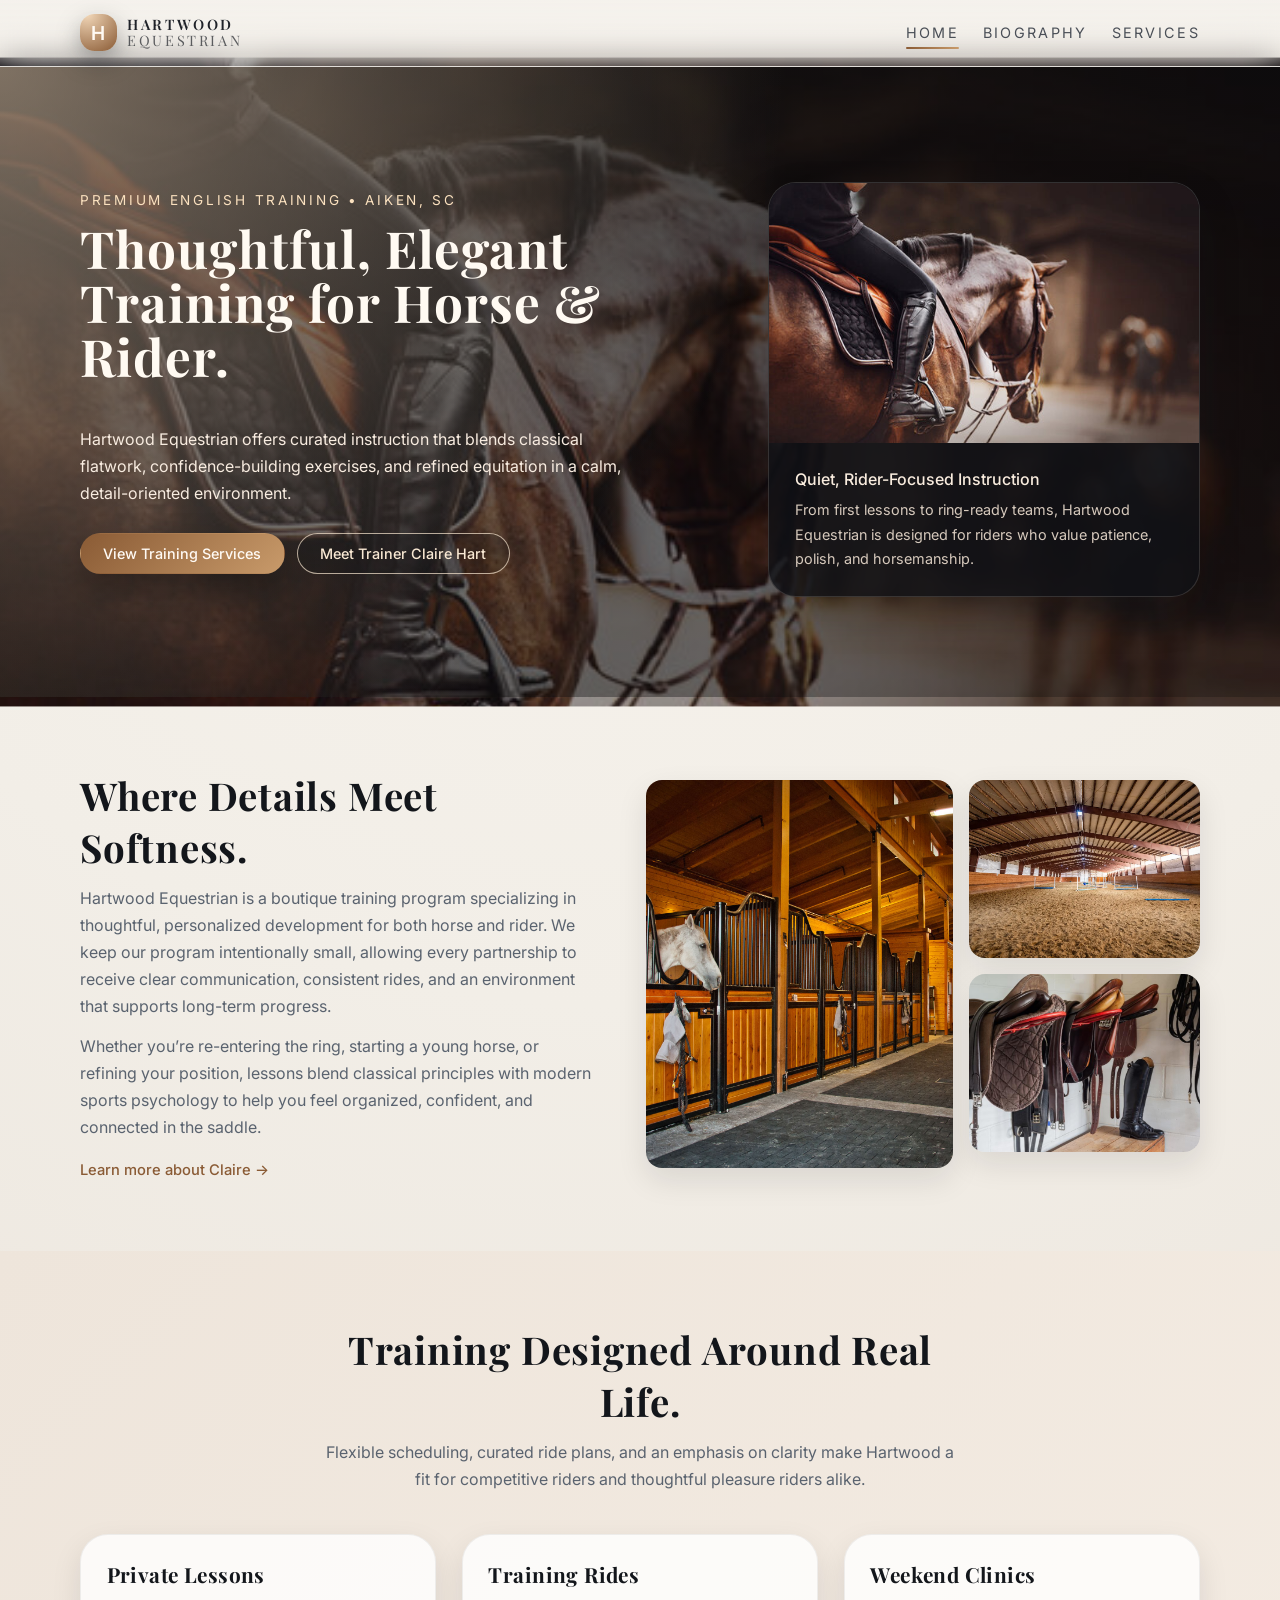
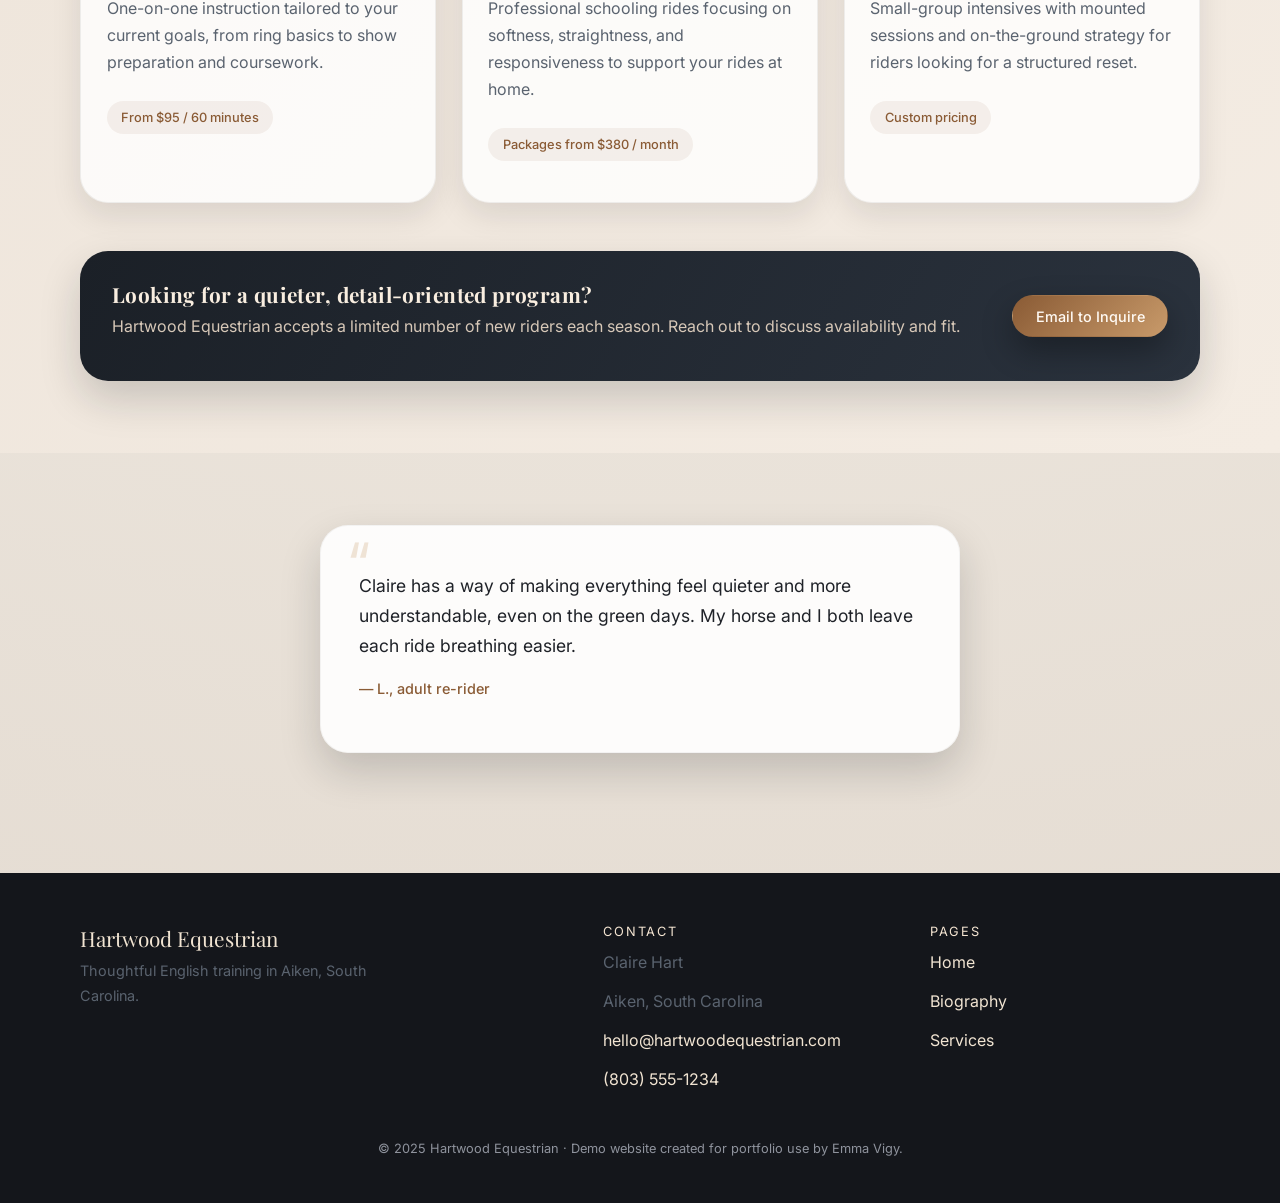
==== commit 20b743c9: "fixing pictures" ====
--- a/index.html
+++ b/index.html
@@ -83,11 +83,11 @@
 
       <div class="split-gallery">
         <div class="gallery-large">
-          <img src="/images/aisle.jpg" alt="Outdoor riding arena at sunset" />
+          <img src="images/aisle.jpg" alt="Outdoor riding arena at sunset" />
         </div>
         <div class="gallery-stack">
-          <img src="/images/arena.jpg" alt="Barn aisle with natural light" />
-          <img src="/images/tackroom.jpg" alt="Close-up of bridle and leather tack" />
+          <img src="images/arena.webp" alt="Barn aisle with natural light" />
+          <img src="images/tackroom.jpg" alt="Close-up of bridle and leather tack" />
         </div>
       </div>
     </div>
--- a/styles.css
+++ b/styles.css
@@ -790,4 +790,19 @@
   .footer-grid {
     grid-template-columns: minmax(0, 1fr);
   }
+
+  /* NEW: stack the three-image cluster nicely on mobile */
+  .split-gallery {
+    grid-template-columns: minmax(0, 1fr);
+    grid-template-rows: auto auto;
+  }
+
+  .gallery-large {
+    grid-row: auto;
+  }
+
+  .gallery-stack {
+    grid-template-rows: 1fr 1fr;
+    grid-template-columns: minmax(0, 1fr);
+  }
 }
